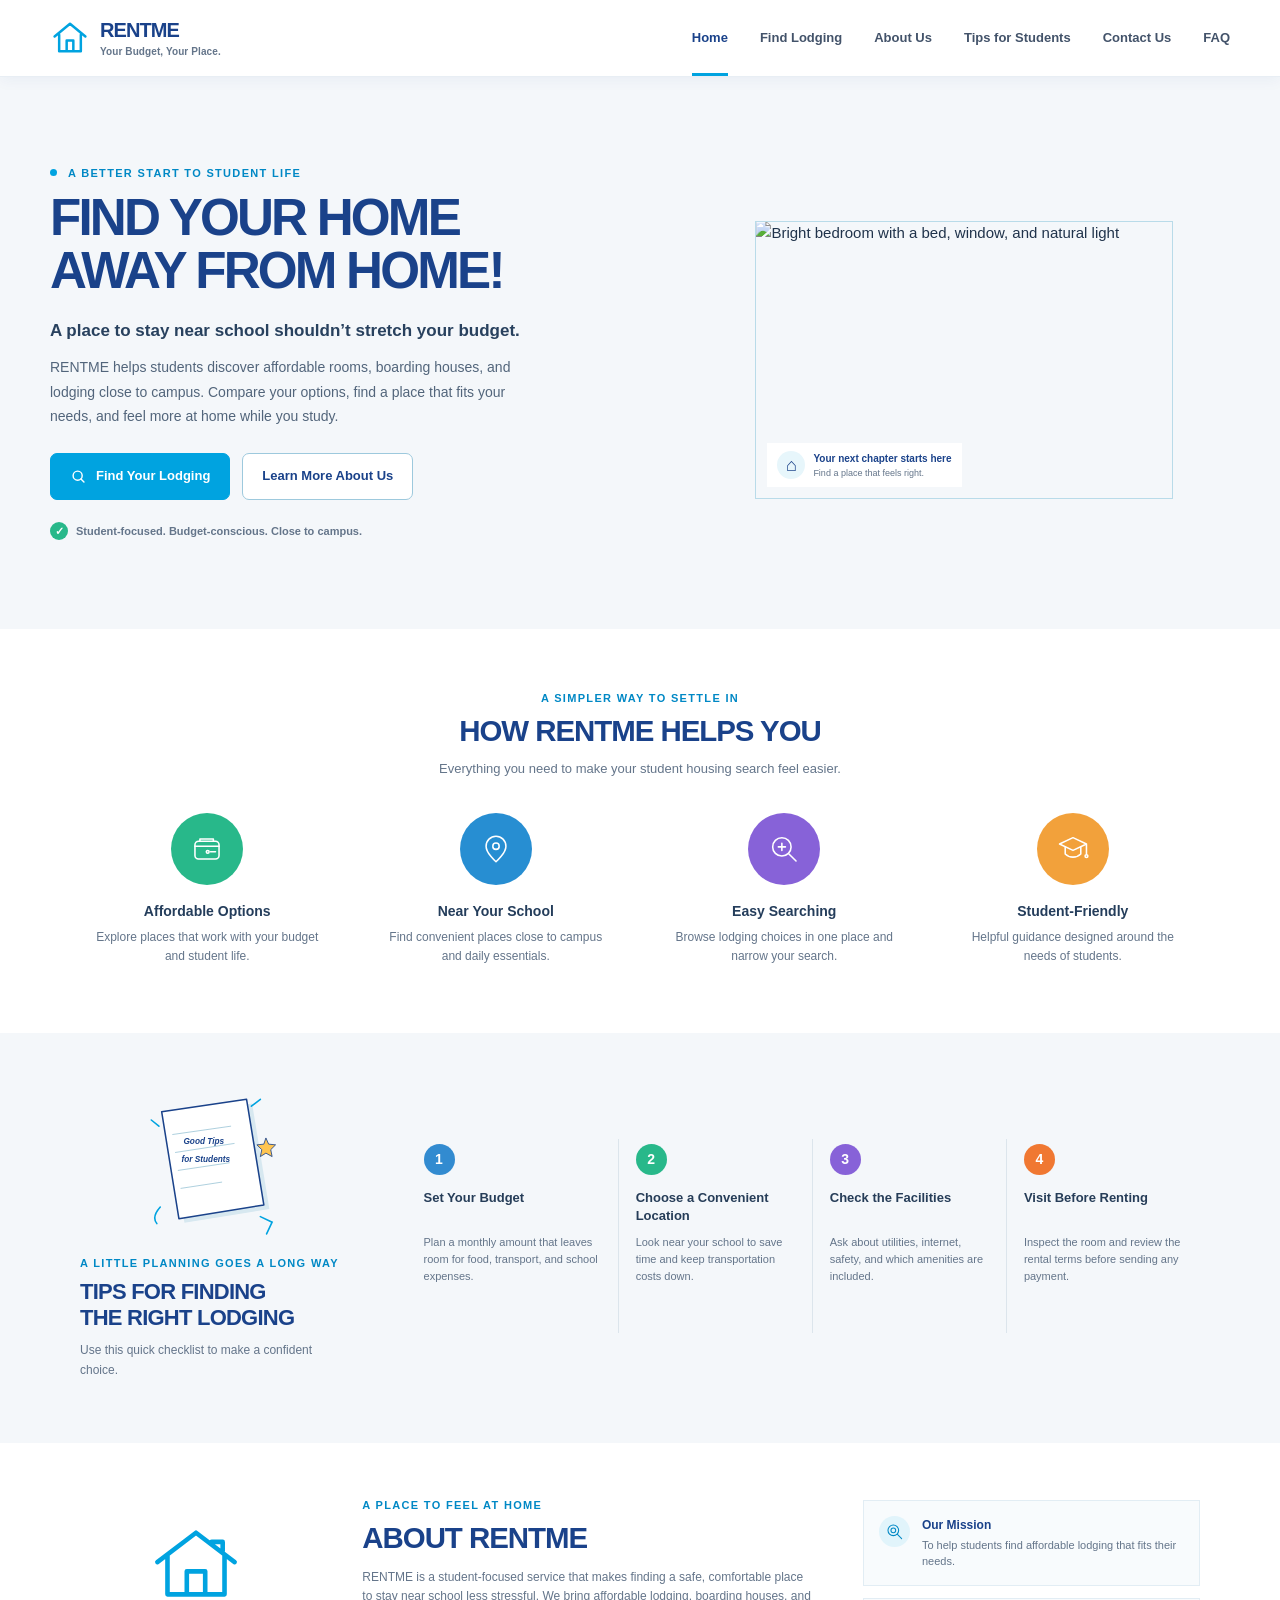
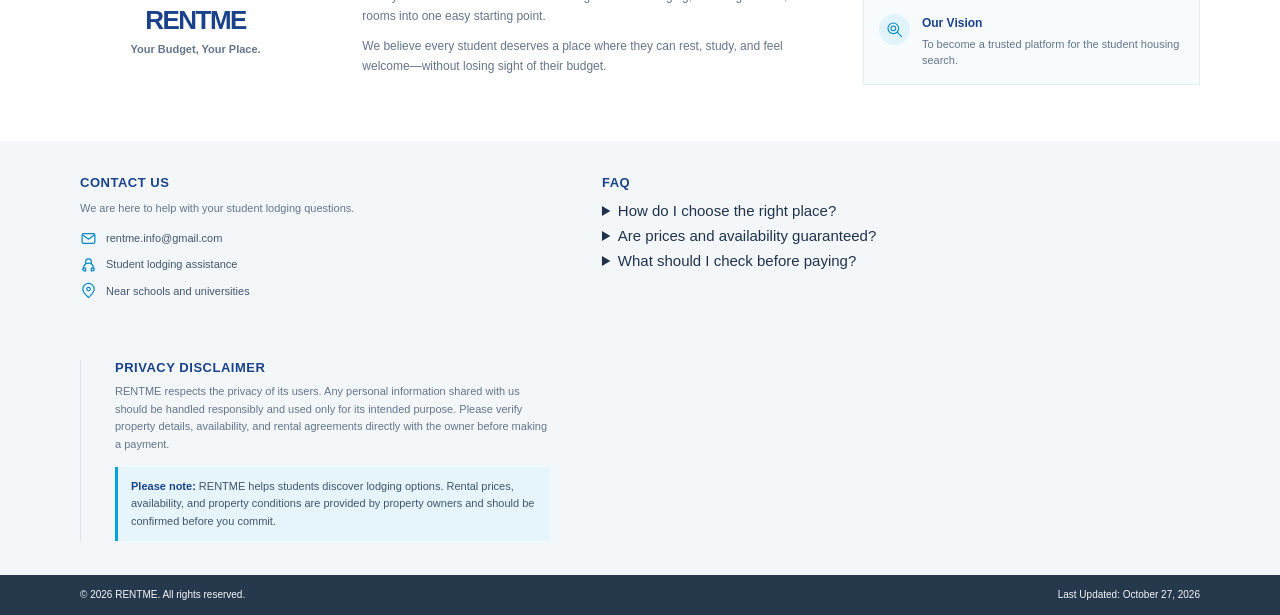
==== index.html @ f26fef1b "Add files via upload" ====
<!DOCTYPE html>
<html lang="en">
<head>
    <meta charset="UTF-8">
    <meta name="viewport" content="width=device-width, initial-scale=1.0">
    <meta name="description" content="Find affordable lodging, boarding houses, and rooms near your school with RENTME.">
    <meta name="theme-color" content="#1A428A">
    <title>RENTME | Your Budget, Your Place.</title>
    <link rel="stylesheet" href="style.css">
</head>
<body>
    <a class="skip-link" href="#main-content">Skip to main content</a>
    <header class="site-header">
        <div class="header-inner">
            <a class="brand" href="#home" aria-label="RENTME — Your Budget, Your Place">
                <svg class="brand-icon" viewBox="0 0 48 48" aria-hidden="true">
                    <path d="M5.5 22.2 24 7l18.5 15.2M11 20v20h26V20M20 40V27h8v13" />
                </svg>
                <span class="brand-wordmark">
                    <strong>RENTME</strong>
                    <small>Your Budget, Your Place.</small>
                </span>
            </a>
            <nav class="primary-nav" aria-label="Main navigation">
                <a class="nav-link is-current" href="#home" aria-current="page">Home</a>
                <a class="nav-link" href="findlodging.html">Find Lodging</a>
                <a class="nav-link" href="#about">About Us</a>
                <a class="nav-link" href="#tips">Tips for Students</a>
                <a class="nav-link" href="#contact">Contact Us</a>
                <a class="nav-link" href="#faq">FAQ</a>
            </nav>
        </div>
    </header>

    <main id="main-content" tabindex="-1">
        <!-- Intro and primary lodging search link -->
        <section class="hero" id="home" aria-labelledby="hero-title">
            <div class="hero-inner">
                <div class="hero-copy">
                    <p class="eyebrow"><span class="eyebrow-dot"></span> A better start to student life</p>
                    <h1 id="hero-title">
                        FIND YOUR HOME<br>
                        AWAY FROM HOME!
                    </h1>
                    <p class="hero-lead">A place to stay near school shouldn’t stretch your budget.</p>
                    <p>RENTME helps students discover affordable rooms, boarding houses, and lodging close to campus. Compare your options, find a place that fits your needs, and feel more at home while you study.</p>
                    <div class="hero-actions">
                        <a class="button button-primary" href="findlodging.html">
                            <svg viewBox="0 0 24 24" aria-hidden="true">
                                <circle cx="10.8" cy="10.8" r="6.4" />
                                <path d="m15.5 15.5 4.2 4.2" />
                            </svg>
                            Find Your Lodging
                        </a>
                        <a class="button button-outline" href="#about">Learn More About Us</a>
                    </div>
                    <div class="hero-trust"><span class="trust-check" aria-hidden="true">✓</span> Student-focused. Budget-conscious. Close to campus.</div>
                </div>
                <div class="hero-visual">
                    <img
                        src="homepage-room.webp"
                        alt="Bright bedroom with a bed, window, and natural light"
                        fetchpriority="high"
                    >
                    <div class="photo-caption">
                        <span class="caption-icon" aria-hidden="true">⌂</span>
                        <span>
                            <strong>Your next chapter starts here</strong>
                            <small>Find a place that feels right.</small>
                        </span>
                    </div>
                </div>
            </div>
        </section>

        <!-- RENTME features and benefits -->
        <section class="features section-band" id="find-lodging" aria-labelledby="features-title">
            <div class="section-container">
                <header class="section-heading">
                    <p class="eyebrow">A simpler way to settle in</p>
                    <h2 id="features-title">HOW RENTME HELPS YOU</h2>
                    <p>Everything you need to make your student housing search feel easier.</p>
                </header>
                <div class="feature-grid">
                    <article class="feature-item">
                        <span class="feature-icon icon-green" aria-hidden="true">
                            <svg viewBox="0 0 48 48">
                                <rect x="7" y="13" width="34" height="25" rx="5" />
                                <path d="M7 20h34M14 13v-3h19v3M29 28h7" />
                                <circle cx="25" cy="28" r="2" />
                            </svg>
                        </span>
                        <h3>Affordable Options</h3>
                        <p>Explore places that work with your budget and student life.</p>
                    </article>
                    <article class="feature-item">
                        <span class="feature-icon icon-blue" aria-hidden="true">
                            <svg viewBox="0 0 48 48">
                                <path d="M38 20c0 10-14 22-14 22S10 30 10 20a14 14 0 1 1 28 0Z" />
                                <circle cx="24" cy="20" r="4.5" />
                            </svg>
                        </span>
                        <h3>Near Your School</h3>
                        <p>Find convenient places close to campus and daily essentials.</p>
                    </article>
                    <article class="feature-item">
                        <span class="feature-icon icon-purple" aria-hidden="true">
                            <svg viewBox="0 0 48 48">
                                <circle cx="21" cy="21" r="13" />
                                <path d="m31 31 10 10M16 21h10M21 16v10" />
                            </svg>
                        </span>
                        <h3>Easy Searching</h3>
                        <p>Browse lodging choices in one place and narrow your search.</p>
                    </article>
                    <article class="feature-item">
                        <span class="feature-icon icon-orange" aria-hidden="true">
                            <svg viewBox="0 0 48 48">
                                <path d="m5 17 19-9 19 9-19 9-19-9Z" />
                                <path d="M13 21v10c6 6 16 6 22 0V21M43 18v13" />
                                <circle cx="43" cy="34" r="2" />
                            </svg>
                        </span>
                        <h3>Student-Friendly</h3>
                        <p>Helpful guidance designed around the needs of students.</p>
                    </article>
                </div>
            </div>
        </section>
        <!-- Student lodging checklist -->
        <section class="tips-section" id="tips" aria-labelledby="tips-title">
            <div class="section-container tips-layout">
                <div class="tips-intro">
                    <div class="notebook-art" aria-hidden="true">
                        <svg viewBox="0 0 210 220">
                            <path class="notebook-shadow" d="m35 36 123-18 25 153-123 20z" />
                            <path class="notebook-paper" d="m27 30 123-18 25 153-123 20z" />
                            <path class="notebook-border" d="m27 30 123-18 25 153-123 20z" />
                            <path class="notebook-lines" d="m43 63 84-12M47 89l85-13M51 115l74-11M55 141l59-9" />
                            <text x="88" y="77" text-anchor="middle">Good Tips</text>
                            <text x="91" y="103" text-anchor="middle">for Students</text>
                            <path class="doodle" d="M25 168c-8 9-10 18-5 24m150-10 17 8-8 17m-156-156L12 42M157 22l13-10" />
                            <path class="doodle-fill" d="m178 68 4 9 10 1-7 7 2 10-9-5-8 5 2-10-7-7 10-1z" />
                        </svg>
                    </div>
                    <p class="eyebrow">A little planning goes a long way</p>
                    <h2 id="tips-title">TIPS FOR FINDING<br>THE RIGHT LODGING</h2>
                    <p>Use this quick checklist to make a confident choice.</p>
                </div>
                <div class="steps-grid">
                    <article class="step-card">
                        <span class="step-number step-blue">1</span>
                        <h3>Set Your Budget</h3>
                        <p>Plan a monthly amount that leaves room for food, transport, and school expenses.</p>
                    </article>
                    <article class="step-card">
                        <span class="step-number step-green">2</span>
                        <h3>Choose a Convenient Location</h3>
                        <p>Look near your school to save time and keep transportation costs down.</p>
                    </article>
                    <article class="step-card">
                        <span class="step-number step-purple">3</span>
                        <h3>Check the Facilities</h3>
                        <p>Ask about utilities, internet, safety, and which amenities are included.</p>
                    </article>
                    <article class="step-card">
                        <span class="step-number step-orange">4</span>
                        <h3>Visit Before Renting</h3>
                        <p>Inspect the room and review the rental terms before sending any payment.</p>
                    </article>
                </div>
            </div>
        </section>

        <!-- About RENTME -->
        <section class="about-section section-band" id="about" aria-labelledby="about-title">
            <div class="section-container about-layout">
                <a class="about-brand" href="#home" aria-label="RENTME home">
                    <svg class="about-house" viewBox="0 0 100 82" aria-hidden="true">
                        <path d="m8 39 42-32 42 32M19 32v42h62V32M40 74V49h20v25M67 17h12v10" />
                    </svg>
                    <strong>RENTME</strong>
                    <span>Your Budget, Your Place.</span>
                </a>
                <div class="about-copy">
                    <p class="eyebrow">A place to feel at home</p>
                    <h2 id="about-title">ABOUT RENTME</h2>
                    <p>RENTME is a student-focused service that makes finding a safe, comfortable place to stay near school less stressful. We bring affordable lodging, boarding houses, and rooms into one easy starting point.</p>
                    <p>We believe every student deserves a place where they can rest, study, and feel welcome—without losing sight of their budget.</p>
                </div>
                <div class="purpose-cards">
                    <article class="purpose-card">
                        <span class="purpose-icon" aria-hidden="true">
                            <svg viewBox="0 0 32 32">
                                <circle cx="14" cy="14" r="9" />
                                <circle cx="14" cy="14" r="4" />
                                <path d="m21 21 7 7" />
                            </svg>
                        </span>
                        <div>
                            <h3>Our Mission</h3>
                            <p>To help students find affordable lodging that fits their needs.</p>
                        </div>
                    </article>
                    <article class="purpose-card">
                        <span class="purpose-icon" aria-hidden="true">
                            <svg viewBox="0 0 32 32">
                                <circle cx="14" cy="14" r="9" />
                                <circle cx="14" cy="14" r="4" />
                                <path d="m21 21 7 7" />
                            </svg>
                        </span>
                        <div>
                            <h3>Our Vision</h3>
                            <p>To become a trusted platform for the student housing search.</p>
                        </div>
                    </article>
                </div>
            </div>
        </section>
    </main>

    <footer class="site-footer" id="contact">
        <div class="section-container footer-content">
            <section class="contact-block" aria-labelledby="contact-title">
                <h2 id="contact-title">CONTACT US</h2>
                <p class="footer-intro">We are here to help with your student lodging questions.</p>
                <a class="contact-line" href="mailto:rentme.info@gmail.com">
                    <svg viewBox="0 0 24 24" aria-hidden="true">
                        <rect x="3" y="5" width="18" height="14" rx="2" />
                        <path d="m4 7 8 6 8-6" />
                    </svg>
                    <span>rentme.info@gmail.com</span>
                </a>
                <p class="contact-line">
                    <svg viewBox="0 0 24 24" aria-hidden="true">
                        <path d="M5 18v-1a7 7 0 0 1 14 0v1M8 11V8a4 4 0 0 1 8 0v3M5 17h3v4H6a2 2 0 0 1-2-2v-1a1 1 0 0 1 1-1Zm14 0h-3v4h2a2 2 0 0 0 2-2v-1a1 1 0 0 0-1-1Z" />
                    </svg>
                    <span>Student lodging assistance</span>
                </p>
                <p class="contact-line">
                    <svg viewBox="0 0 24 24" aria-hidden="true">
                        <path d="M20 10c0 5-8 12-8 12S4 15 4 10a8 8 0 1 1 16 0Z" />
                        <circle cx="12" cy="10" r="2.5" />
                    </svg>
                    <span>Near schools and universities</span>
                </p>
            </section>
            <section class="faq-block" id="faq" aria-labelledby="faq-title">
                <h2 id="faq-title">FAQ</h2>
                <details>
                    <summary>How do I choose the right place?</summary>
                    <p>Compare your budget, location, facilities, and rental terms. Visit the property before making a decision.</p>
                </details>
                <details>
                    <summary>Are prices and availability guaranteed?</summary>
                    <p>No. Confirm current prices, availability, and property details directly with the owner.</p>
                </details>
                <details>
                    <summary>What should I check before paying?</summary>
                    <p>Review the rental agreement, included costs, and property conditions, and verify the owner before sending payment.</p>
                </details>
            </section>
            <section class="privacy-block" aria-labelledby="privacy-title">
                <h2 id="privacy-title">PRIVACY DISCLAIMER</h2>
                <p>RENTME respects the privacy of its users. Any personal information shared with us should be handled responsibly and used only for its intended purpose. Please verify property details, availability, and rental agreements directly with the owner before making a payment.</p>
                <p class="terms-note"><strong>Please note:</strong> RENTME helps students discover lodging options. Rental prices, availability, and property conditions are provided by property owners and should be confirmed before you commit.</p>
            </section>
        </div>
        <div class="footer-bottom">
            <div class="section-container">
                <span>© 2026 RENTME. All rights reserved.</span>
                <span>Last Updated: October 27, 2026</span>
            </div>
        </div>
    </footer>
</body>
</html>
---- style.css ----
/*
 * RENTME student housing landing page
 * Edit the color variables below to update the site-wide palette.
 */
:root {
	/* Brand colors */
	--navy: #1A428A;
	--sky: #00A3E0;
	--sky-dark: #0088c5;

	/* Text and surface colors */
	--ink: #20334b;
	--muted: #64758a;
	--line: #e2eaf1;
	--surface: #ffffff;
	--soft: #F4F7FA;

	/* Feature badge colors */
	--green: #28b88a;
	--purple: #8762d8;
	--orange: #f2a13b;
}

/* Base page styles */
* {
	box-sizing: border-box;
}

html {
	scroll-behavior: smooth;
	scroll-padding-top: 86px;
}

@media (prefers-reduced-motion: reduce) {
	html {
		scroll-behavior: auto;
	}
}

body {
	margin: 0;
	color: var(--ink);
	background: var(--surface);
	font: 15px/1.65 Inter, "Segoe UI", Roboto, Arial, sans-serif;
	-webkit-font-smoothing: antialiased;
}

a {
	color: inherit;
}

a:focus-visible,
button:focus-visible,
input:focus-visible,
select:focus-visible,
summary:focus-visible {
	outline: 3px solid #0074a1;
	outline-offset: 3px;
}

.skip-link {
	position: absolute;
	top: 8px;
	left: 8px;
	z-index: 30;
	padding: 10px 14px;
	transform: translateY(-150%);
	border-radius: 6px;
	color: #fff;
	background: var(--navy);
	font-weight: 700;
	text-decoration: none;
}

.skip-link:focus {
	transform: translateY(0);
}

p {
	color: var(--muted);
}

main {
	width: 100%;
	max-width: none;
	margin: 0;
}

section {
	margin: 0;
	padding: 0;
	border: 0;
	border-radius: 0;
	background: transparent;
	box-shadow: none;
	scroll-margin-top: 86px;
}

section h2 {
	margin: 0;
	color: var(--navy);
	font-size: clamp(1.5rem, 2.3vw, 2rem);
	letter-spacing: -.035em;
	line-height: 1.2;
}

/* Sticky header and navigation */
header.site-header {
	position: sticky;
	top: 0;
	z-index: 20;
	padding: 0;
	color: var(--ink);
	background: rgb(255 255 255 / 96%);
	border-bottom: 1px solid #e8eef4;
	box-shadow: 0 3px 14px rgb(26 66 138 / 5%);
	backdrop-filter: blur(12px);
}

.header-inner {
	width: min(100% - 48px, 1180px);
	min-height: 76px;
	margin: 0 auto;
	display: flex;
	align-items: center;
	justify-content: space-between;
	gap: 28px;
}

.brand {
	display: inline-flex;
	flex: 0 0 auto;
	align-items: center;
	gap: 10px;
	color: var(--navy);
	text-decoration: none;
}

.brand-icon {
	width: 40px;
	height: 40px;
	fill: none;
	stroke: var(--sky);
	stroke-width: 3;
	stroke-linecap: round;
	stroke-linejoin: round;
}

.brand-wordmark {
	display: grid;
	line-height: 1.12;
}

.brand-wordmark strong {
	color: var(--navy);
	font-size: 20px;
	font-weight: 850;
	letter-spacing: -.045em;
}

.brand-wordmark small {
	margin-top: 4px;
	color: var(--muted);
	font-size: 10px;
	font-weight: 600;
	letter-spacing: .01em;
}

.primary-nav {
	display: flex;
	align-items: center;
	justify-content: flex-end;
	gap: clamp(17px, 2.5vw, 34px);
}

.primary-nav .nav-link {
	padding: 27px 0 24px;
	border-bottom: 3px solid transparent;
	color: #43536a;
	background: transparent;
	font-size: 13px;
	font-weight: 600;
	text-decoration: none;
	white-space: nowrap;
	transition: color .18s ease, border-color .18s ease;
}

.primary-nav .nav-link:hover,
.primary-nav .nav-link:focus-visible,
.primary-nav .nav-link.is-current {
	color: var(--navy);
	border-bottom-color: var(--sky);
	background: transparent;
}

.brand:focus-visible,
.button:focus-visible,
.contact-line:focus-visible {
	outline: 3px solid rgb(0 163 224 / 28%);
	outline-offset: 4px;
}

/* Hero: introduction and bedroom photo */
.hero {
	background: var(--soft);
}

.hero-inner {
	width: min(100% - 48px, 1180px);
	min-height: 552px;
	margin: 0 auto;
	display: grid;
	grid-template-columns: 1fr .95fr;
	align-items: center;
	gap: clamp(42px, 7vw, 92px);
	padding: 48px 0;
}

.hero-copy {
	max-width: 520px;
	padding: 12px 0;
}

.eyebrow {
	margin: 0 0 12px;
	color: var(--sky-dark);
	font-size: 11px;
	font-weight: 800;
	letter-spacing: .12em;
	line-height: 1.3;
	text-transform: uppercase;
}

.eyebrow-dot {
	width: 7px;
	height: 7px;
	display: inline-block;
	margin: 0 7px 1px 0;
	border-radius: 50%;
	background: var(--sky);
}

.hero h1 {
	margin: 0 0 20px;
	color: var(--navy);
	font-size: clamp(2.35rem, 4vw, 3.25rem);
	font-weight: 850;
	letter-spacing: -.055em;
	line-height: 1.03;
}

.hero-copy > p:not(.eyebrow) {
	max-width: 500px;
	margin: 0 0 12px;
	color: #52657b;
	font-size: 14px;
	line-height: 1.72;
}

.hero-copy > .hero-lead {
	color: #28415e !important;
	font-size: 17px !important;
	font-weight: 650;
	line-height: 1.5 !important;
}

.hero-actions {
	display: flex;
	flex-wrap: wrap;
	gap: 12px;
	margin-top: 25px;
}

.button {
	min-height: 47px;
	display: inline-flex;
	align-items: center;
	justify-content: center;
	gap: 9px;
	padding: 0 19px;
	border: 1px solid var(--sky);
	border-radius: 7px;
	font-size: 13px;
	font-weight: 700;
	text-decoration: none;
	transition: background .18s ease, border-color .18s ease, transform .18s ease;
}

.button:hover {
	transform: translateY(-2px);
}

.button svg {
	width: 17px;
	height: 17px;
	fill: none;
	stroke: currentColor;
	stroke-width: 2;
	stroke-linecap: round;
}

.button-primary {
	color: #fff;
	background: var(--sky);
}

.button-primary:hover {
	border-color: var(--sky-dark);
	background: var(--sky-dark);
}

.button-outline {
	color: var(--navy);
	border-color: #9dc9dd;
	background: #fff;
}

.button-outline:hover {
	background: #eaf8fd;
}

.hero-trust {
	display: flex;
	align-items: center;
	gap: 8px;
	margin-top: 22px;
	color: var(--muted);
	font-size: 11px;
	font-weight: 600;
}

.trust-check {
	width: 18px;
	height: 18px;
	display: grid;
	place-items: center;
	border-radius: 50%;
	color: #fff;
	background: var(--green);
	font-size: 11px;
}

.hero-visual {
	position: relative;
	width: min(100%, 418px);
	min-width: 0;
	margin: 0 auto;
	padding: 14px 0 0;
}

.hero-visual::before {
	position: absolute;
	z-index: 2;
	inset: 14px 0 0;
	border: 1px solid #b9dbe9;
	content: "";
	pointer-events: none;
}

.hero-visual img {
	position: relative;
	z-index: 1;
	width: 100%;
	max-width: 418px;
	height: auto;
	display: block;
	aspect-ratio: 3 / 2;
	object-fit: cover;
	object-position: center;
}

.photo-caption {
	position: absolute;
	z-index: 2;
	bottom: 12px;
	left: 12px;
	width: fit-content;
	max-width: calc(100% - 24px);
	display: flex;
	align-items: center;
	gap: 8px;
	padding: 8px 10px;
	background: #fff;
}

.caption-icon {
	width: 28px;
	height: 28px;
	display: grid;
	place-items: center;
	border-radius: 50%;
	color: var(--navy);
	background: #e7f6fb;
	font-size: 18px;
}

.photo-caption span:last-child {
	display: grid;
	line-height: 1.35;
}

.photo-caption strong {
	color: var(--navy);
	font-size: 10px;
}

.photo-caption small {
	margin-top: 2px;
	color: var(--muted);
	font-size: 9px;
}

/* Features: four reasons RENTME helps */
.section-container {
	width: min(100% - 48px, 1120px);
	margin: 0 auto;
}

.section-band {
	background: var(--surface);
}

.features {
	padding: 62px 0 68px;
}

.section-heading {
	max-width: 680px;
	margin: 0 auto 34px;
	text-align: center;
}

header.section-heading {
	padding: 0;
	color: inherit;
	text-align: center;
	background: transparent;
}

.section-heading .eyebrow {
	margin-bottom: 8px;
}

.section-heading h2 {
	margin-bottom: 9px;
}

.section-heading > p:last-child {
	margin: 0;
	font-size: 13px;
}

.feature-grid {
	display: grid;
	grid-template-columns: repeat(4, minmax(0, 1fr));
	gap: 34px;
}

.feature-item {
	text-align: center;
}

.feature-icon {
	width: 72px;
	height: 72px;
	display: grid;
	place-items: center;
	margin: 0 auto 15px;
	border-radius: 50%;
}

.feature-icon svg {
	width: 34px;
	height: 34px;
	fill: none;
	stroke: #fff;
	stroke-width: 2.2;
	stroke-linecap: round;
	stroke-linejoin: round;
}

.icon-green {
	background: var(--green);
}

.icon-blue {
	background: #278ed2;
}

.icon-purple {
	background: var(--purple);
}

.icon-orange {
	background: var(--orange);
}

.feature-item h3 {
	margin: 0 0 5px;
	color: #243d5b;
	font-size: 14px;
}

.feature-item p {
	max-width: 230px;
	margin: 0 auto;
	font-size: 12px;
	line-height: 1.55;
}

/* Lodging search and results page */
.lodging-page {
	min-height: calc(100vh - 116px);
	padding: 42px 0 58px;
	background: #f7f9fc;
}

.lodging-heading {
	margin-bottom: 24px;
	text-align: center;
}

.lodging-heading .eyebrow {
	margin-bottom: 6px;
}

.lodging-heading h1 {
	margin: 0 0 7px;
	color: var(--navy);
	font-size: clamp(1.8rem, 3vw, 2.4rem);
	letter-spacing: -.04em;
	line-height: 1.2;
}

.lodging-heading > p:last-child {
	margin: 0;
	font-size: 13px;
}

.lodging-search {
	display: grid;
	grid-template-columns: 1.35fr 1fr 1fr auto;
	align-items: end;
	gap: 12px;
	margin-bottom: 25px;
	padding: 16px;
	border: 1px solid var(--line);
	border-radius: 12px;
	background: #fff;
	box-shadow: 0 8px 24px rgb(26 66 138 / 5%);
}

.search-field {
	display: grid;
	gap: 5px;
	color: #41556d;
	font-size: 11px;
	font-weight: 700;
}

.search-field select,
.search-field input {
	width: 100%;
	min-height: 43px;
	padding: 0 11px;
	border: 1px solid #d5e0e9;
	border-radius: 7px;
	color: var(--ink);
	background: #fff;
	font: inherit;
}

.search-field select:focus,
.search-field input:focus {
	border-color: var(--sky);
	outline: 3px solid rgb(0 163 224 / 15%);
}

.search-submit {
	min-height: 43px;
	cursor: pointer;
}

.lodging-layout {
	display: grid;
	grid-template-columns: 225px minmax(0, 1fr);
	align-items: start;
	gap: 20px;
}

.lodging-filters {
	padding: 18px;
	border: 1px solid var(--line);
	border-radius: 11px;
	background: #fff;
}

.lodging-filters h2 {
	margin: 0 0 12px;
	color: var(--navy);
	font-size: 17px;
}

.lodging-filters fieldset {
	display: grid;
	gap: 8px;
	margin: 0;
	padding: 12px 0;
	border: 0;
	border-top: 1px solid #edf1f5;
}

.lodging-filters legend {
	padding: 0;
	color: #334860;
	font-size: 12px;
	font-weight: 750;
}

.lodging-filters label {
	display: flex;
	align-items: center;
	gap: 8px;
	color: #52657b;
	font-size: 11px;
	line-height: 1.4;
	cursor: pointer;
}

.lodging-filters input {
	width: 14px;
	height: 14px;
	margin: 0;
	accent-color: var(--sky-dark);
}

.clear-filters {
	padding: 0;
	border: 0;
	color: var(--sky-dark);
	background: transparent;
	font: inherit;
	font-size: 11px;
	font-weight: 700;
	cursor: pointer;
}

.clear-filters:hover {
	text-decoration: underline;
}

.lodging-results {
	min-width: 0;
}

.results-count {
	margin: 0 0 10px;
	color: #52657b;
	font-size: 12px;
	font-weight: 650;
}

.lodging-card {
	display: grid;
	grid-template-columns: 190px minmax(0, 1fr);
	gap: 17px;
	margin-bottom: 12px;
	padding: 12px;
	border: 1px solid var(--line);
	border-radius: 11px;
	background: #fff;
	box-shadow: 0 4px 14px rgb(26 66 138 / 4%);
}

.lodging-card[hidden] {
	display: none;
}

.lodging-card > img {
	width: 100%;
	height: 142px;
	display: block;
	border-radius: 7px;
	object-fit: cover;
}

.lodging-card-copy {
	min-width: 0;
	display: flex;
	flex-direction: column;
	justify-content: space-between;
}

.lodging-card-title {
	display: flex;
	align-items: flex-start;
	justify-content: space-between;
	gap: 12px;
}

.lodging-card-title h2 {
	margin: 1px 0 3px;
	color: #263d58;
	font-size: 16px;
}

.listing-location {
	margin: 0 0 3px;
	color: #586b80;
	font-size: 11px;
}

.listing-location span {
	color: var(--sky-dark);
	font-size: 15px;
}

.listing-rating {
	margin: 0;
	color: #efa82b;
	font-size: 12px;
	letter-spacing: .04em;
}

.listing-rating span {
	color: #617185;
	font-size: 10px;
	letter-spacing: 0;
}

.listing-price {
	margin: 3px 0 0;
	color: var(--navy);
	font-size: 15px;
	font-weight: 800;
	white-space: nowrap;
}

.listing-price span {
	color: #728196;
	font-size: 10px;
	font-weight: 500;
}

.listing-actions {
	display: flex;
	align-items: center;
	justify-content: flex-end;
	flex-wrap: wrap;
	gap: 8px;
	margin-top: 10px;
}

.reserve-room-button,
.listing-details-button {
	width: fit-content;
	display: inline-block;
	padding: 7px 13px;
	border: 0;
	border-radius: 6px;
	color: #fff;
	background: var(--navy);
	font-family: inherit;
	font-size: 10px;
	font-weight: 700;
	cursor: pointer;
}

.reserve-room-button {
	border: 1px solid var(--sky);
	color: #fff;
	background: var(--sky);
	font-family: inherit;
	font-size: 10px;
	font-weight: 700;
}

.reserve-room-button:hover {
	border-color: var(--sky-dark);
	background: var(--sky-dark);
}

.listing-details-button:hover {
	background: #14366f;
}

.reserve-room-button:focus-visible,
.listing-details-button:focus-visible,
.map-dialog-close:focus-visible,
.map-dialog-actions a:focus-visible {
	outline: 3px solid rgb(0 163 224 / 30%);
	outline-offset: 3px;
}

.map-dialog {
	width: min(660px, calc(100% - 32px));
	max-width: none;
	padding: 0;
	border: 0;
	border-radius: 12px;
	color: var(--ink);
	background: #fff;
	box-shadow: 0 20px 70px rgb(17 34 51 / 30%);
}

.map-dialog::backdrop {
	background: rgb(18 31 48 / 62%);
	backdrop-filter: blur(2px);
}

.map-dialog-content {
	padding: 22px;
}

.map-dialog-header {
	display: flex;
	align-items: flex-start;
	justify-content: space-between;
	gap: 16px;
}

.map-dialog-header .eyebrow {
	margin-bottom: 5px;
}

.map-dialog-header h2 {
	margin: 0;
	color: var(--navy);
	font-size: 20px;
	line-height: 1.25;
}

.map-dialog-close {
	width: 34px;
	height: 34px;
	display: grid;
	flex: 0 0 34px;
	place-items: center;
	padding: 0;
	border: 1px solid #dfe7ef;
	border-radius: 50%;
	color: #44576c;
	background: #fff;
	font-size: 23px;
	line-height: 1;
	cursor: pointer;
}

.map-dialog-close:hover {
	background: #f0f5f8;
}

.map-location-description {
	margin: 8px 0 13px;
	color: #617185;
	font-size: 12px;
}

.map-dialog iframe {
	width: 100%;
	height: min(52vh, 380px);
	display: block;
	border: 1px solid #dfe7ef;
	border-radius: 8px;
	background: #f1f5f8;
}

.map-dialog-actions {
	display: flex;
	align-items: center;
	justify-content: space-between;
	gap: 14px;
	padding-top: 14px;
	border-top: 1px solid #e8eef3;
	margin-top: 14px;
}

.map-dialog-actions a {
	font-size: 12px;
	color: var(--sky-dark);
	font-weight: 700;
}

.map-dialog-actions a:last-child {
	padding: 9px 13px;
	border-radius: 6px;
	color: #fff;
	background: var(--navy);
	text-decoration: none;
}

.map-dialog-actions a:last-child:hover {
	background: #14366f;
}

.reservation-listing {
	margin: 12px 0 4px;
	color: var(--navy);
	font-size: 13px;
	font-weight: 750;
}

.reservation-disclaimer {
	margin: 0 0 15px;
	color: #617185;
	font-size: 11px;
	line-height: 1.5;
}

.reservation-form {
	display: grid;
	gap: 12px;
}

.reservation-field {
	display: grid;
	gap: 5px;
	color: #41556d;
	font-size: 11px;
	font-weight: 700;
}

.reservation-field input {
	width: 100%;
	min-height: 40px;
	padding: 0 10px;
	border: 1px solid #d5e0e9;
	border-radius: 6px;
	color: var(--ink);
	background: #fff;
	font: inherit;
	font-weight: 400;
}

.reservation-field input:focus {
	border-color: var(--sky);
	outline: 3px solid rgb(0 163 224 / 15%);
}

.reservation-dates {
	display: grid;
	grid-template-columns: 1fr 1fr;
	gap: 12px;
}

.reserve-submit {
	min-height: 42px;
	padding: 0 16px;
	border: 1px solid var(--navy);
	border-radius: 6px;
	color: #fff;
	background: var(--navy);
	font: inherit;
	font-size: 12px;
	font-weight: 700;
	cursor: pointer;
}

.reserve-submit:hover {
	background: #14366f;
}

.reserve-submit:focus-visible,
.reservation-email-link:focus-visible {
	outline: 3px solid rgb(0 163 224 / 30%);
	outline-offset: 3px;
}

.reservation-status {
	margin: 12px 0 0;
	color: #315a46;
	font-size: 12px;
}

.reservation-email-link {
	display: inline-block;
	margin-top: 9px;
	color: var(--sky-dark);
	font-size: 12px;
	font-weight: 700;
}

.no-results {
	margin: 0;
	padding: 28px 18px;
	border: 1px dashed #cbd9e5;
	border-radius: 9px;
	color: #586b80;
	background: #fff;
	font-size: 13px;
	text-align: center;
}

.lodging-footer {
	padding: 14px 0;
	color: #f5f8fc;
	background: #26384b;
	font-size: 10px;
}

.lodging-footer .section-container {
	display: flex;
	justify-content: space-between;
	gap: 16px;
}

.lodging-footer a {
	color: #fff;
}

.standalone-heading {
	margin-bottom: 32px;
	text-align: center;
}

.standalone-heading .eyebrow {
	margin-bottom: 7px;
}

.standalone-heading h1,
.faq-intro h1 {
	margin: 0 0 9px;
	color: var(--navy);
	font-size: clamp(1.8rem, 3vw, 2.4rem);
	letter-spacing: -.04em;
	line-height: 1.2;
}

.standalone-heading > p:last-child,
.faq-intro > p {
	margin: 0;
	font-size: 13px;
}

.about-copy h1 {
	margin: 0 0 12px;
	color: var(--navy);
	font-size: clamp(1.5rem, 2.3vw, 2rem);
	letter-spacing: -.035em;
	line-height: 1.2;
}

.purpose-card h3 {
	margin: 0 0 3px;
	color: var(--navy);
	font-size: 12px;
}

.tips-intro h1 {
	max-width: 300px;
	margin: 0 0 10px;
	color: var(--navy);
	font-size: 22px;
	letter-spacing: -.035em;
	line-height: 1.2;
}

.contact-page,
.faq-page {
	min-height: calc(100vh - 116px);
	padding: 52px 0 60px;
	background: #f7f9fc;
}

.contact-page-layout {
	display: grid;
	grid-template-columns: 1fr 1fr;
	gap: 34px;
	padding: 26px;
	border: 1px solid var(--line);
	border-radius: 12px;
	background: #fff;
	box-shadow: 0 8px 24px rgb(26 66 138 / 5%);
}

.contact-panel h2,
.contact-privacy h2 {
	margin: 0 0 8px;
	color: var(--navy);
	font-size: 15px;
	letter-spacing: .03em;
}

.contact-panel .footer-intro {
	margin: 0 0 16px;
	font-size: 12px;
}

.contact-panel .contact-line {
	margin: 13px 0;
	font-size: 12px;
}

.contact-symbol {
	width: 17px;
	flex: 0 0 17px;
	color: var(--sky-dark);
	font-size: 17px;
	text-align: center;
}

.contact-privacy {
	padding-left: 26px;
}

.contact-privacy > p {
	font-size: 12px;
	line-height: 1.65;
}

.faq-page-layout {
	display: grid;
	grid-template-columns: .75fr 1.4fr;
	align-items: center;
	gap: clamp(35px, 7vw, 90px);
}

.faq-intro {
	max-width: 330px;
}

.faq-intro h1 {
	margin-bottom: 12px;
}

.faq-intro > a {
	display: inline-block;
	margin-top: 17px;
	color: var(--sky-dark);
	font-size: 12px;
	font-weight: 700;
}

.faq-list {
	display: grid;
	gap: 10px;
}

.faq-list details {
	padding: 0 16px;
	border: 1px solid #dfe8ef;
	border-radius: 8px;
	background: #fff;
}

.faq-list summary {
	display: flex;
	align-items: center;
	justify-content: space-between;
	gap: 15px;
	padding: 14px 0;
	color: #2f435b;
	font-size: 13px;
	font-weight: 700;
	list-style: none;
	cursor: pointer;
}

.faq-list summary::-webkit-details-marker {
	display: none;
}

.faq-list summary::after {
	color: var(--sky-dark);
	content: "+";
	font-size: 20px;
	line-height: 1;
}

.faq-list details[open] summary::after {
	content: "−";
}

.faq-list details > p {
	margin: 0;
	padding: 0 0 14px;
	color: var(--muted);
	font-size: 12px;
}

.login-page {
	min-height: calc(100vh - 116px);
	display: grid;
	place-items: center;
	padding: 44px 20px;
	background:
		radial-gradient(ellipse at 10% 85%, rgb(0 163 224 / 9%), transparent 35%),
		linear-gradient(135deg, #edf4f8, #f8fafc);
}

.login-card {
	width: min(100%, 430px);
	padding: 34px clamp(22px, 6vw, 42px);
	border: 1px solid #dfe8ef;
	border-radius: 12px;
	background: #fff;
	box-shadow: 0 18px 48px rgb(26 66 138 / 10%);
	text-align: center;
}

.login-house {
	width: 64px;
	height: 56px;
	display: block;
	margin: 0 auto 12px;
	color: var(--navy);
}

.login-house svg {
	width: 100%;
	height: 100%;
	fill: none;
	stroke: var(--sky-dark);
	stroke-width: 4;
	stroke-linecap: round;
	stroke-linejoin: round;
}

.login-card h1 {
	margin: 0 0 5px;
	color: var(--navy);
	font-size: 27px;
	letter-spacing: -.04em;
	line-height: 1.2;
}

.login-subtitle {
	margin: 0 0 23px;
	color: #5e7084;
	font-size: 13px;
}

.login-demo-note {
	margin: -10px 0 17px;
	padding: 9px 11px;
	border-left: 3px solid var(--sky);
	color: #52657b;
	background: #eef8fc;
	font-size: 10px;
	line-height: 1.5;
	text-align: left;
}

.auth-tabs,
.account-type-select {
	display: grid;
	grid-template-columns: 1fr 1fr;
	gap: 5px;
	margin: 0 0 17px;
	padding: 4px;
	border-radius: 8px;
	background: #edf2f6;
}

.account-type-select {
	margin-bottom: 10px;
}

.auth-tab {
	min-height: 36px;
	border: 0;
	border-radius: 6px;
	color: #52657b;
	background: transparent;
	font: inherit;
	font-size: 12px;
	font-weight: 700;
	cursor: pointer;
}

.auth-tab.is-active {
	color: var(--navy);
	background: #fff;
	box-shadow: 0 1px 5px rgb(26 66 138 / 12%);
}

.auth-tab:focus-visible {
	outline: 3px solid rgb(0 163 224 / 30%);
	outline-offset: 2px;
}

.login-form {
	text-align: left;
}

.login-form[hidden] {
	display: none;
}

.login-field {
	display: grid;
	gap: 6px;
	margin: 13px 0;
	color: #354b63;
	font-size: 12px;
	font-weight: 700;
}

.login-field input {
	width: 100%;
	min-height: 45px;
	padding: 0 12px;
	border: 1px solid #cfdbe6;
	border-radius: 7px;
	color: var(--ink);
	background: #fff;
	font: inherit;
	font-size: 13px;
	font-weight: 400;
}

.login-field input:focus {
	border-color: var(--sky);
	outline: 3px solid rgb(0 163 224 / 15%);
}

.login-options {
	display: flex;
	align-items: center;
	justify-content: space-between;
	gap: 12px;
	margin: 14px 0 18px;
	color: #53677d;
	font-size: 11px;
}

.login-options label {
	display: inline-flex;
	align-items: center;
	gap: 6px;
	cursor: pointer;
}

.login-options input {
	margin: 0;
	accent-color: var(--navy);
}

.login-options a,
.login-help a {
	color: var(--navy);
	font-weight: 700;
}

.login-submit {
	width: 100%;
	min-height: 46px;
	border: 1px solid var(--navy);
	border-radius: 7px;
	color: #fff;
	background: var(--navy);
	font: inherit;
	font-size: 14px;
	font-weight: 750;
	cursor: pointer;
}

.login-submit:hover {
	background: #14366f;
}

.login-submit:focus-visible,
.login-house:focus-visible {
	outline: 3px solid rgb(0 163 224 / 30%);
	outline-offset: 3px;
}

.login-status {
	margin: 12px 0 0;
	color: #64758a;
	font-size: 11px;
	line-height: 1.5;
	text-align: center;
}

.login-help {
	margin: 20px 0 0;
	padding-top: 16px;
	border-top: 1px solid #e8eef3;
	color: #586b80;
	font-size: 11px;
}

/* Tips: checklist artwork and four-step process */
.tips-section {
	padding: 58px 0 62px;
	background: var(--soft);
}

.tips-layout {
	display: grid;
	grid-template-columns: .72fr 2fr;
	align-items: center;
	gap: clamp(30px, 5vw, 70px);
}

.tips-intro {
	max-width: 270px;
}

.tips-intro .notebook-art {
	width: 145px;
	margin: 0 auto 13px;
}

.notebook-art svg {
	width: 100%;
	display: block;
	overflow: visible;
}

.notebook-shadow {
	fill: #d7e8f0;
}

.notebook-paper {
	fill: #fff;
}

.notebook-border {
	fill: none;
	stroke: var(--navy);
	stroke-width: 2.2;
	stroke-linejoin: round;
}

.notebook-lines {
	fill: none;
	stroke: #9ec7d8;
	stroke-width: 1.2;
	stroke-linecap: round;
}

.notebook-art text {
	fill: var(--navy);
	font: italic 800 12px Inter, "Segoe UI", sans-serif;
}

.doodle {
	fill: none;
	stroke: var(--sky);
	stroke-width: 2.3;
	stroke-linecap: round;
}

.doodle-fill {
	fill: #ffc551;
	stroke: var(--navy);
	stroke-width: 1.2;
	stroke-linejoin: round;
}

.tips-intro .eyebrow {
	margin-bottom: 8px;
}

.tips-intro h2 {
	max-width: 300px;
	margin-bottom: 10px;
	font-size: 22px;
}

.tips-intro > p:last-child {
	margin: 0;
	font-size: 12px;
}

.steps-grid {
	display: grid;
	grid-template-columns: repeat(4, minmax(0, 1fr));
}

.step-card {
	position: relative;
	min-height: 194px;
	padding: 5px 17px 0;
	border-left: 1px solid #dce5ec;
}

.step-card:first-child {
	padding-left: 0;
	border-left: 0;
}

.step-number {
	width: 31px;
	height: 31px;
	display: grid;
	place-items: center;
	margin-bottom: 14px;
	border-radius: 50%;
	color: #fff;
	font-size: 14px;
	font-weight: 800;
}

.step-blue {
	background: #328bd0;
}

.step-green {
	background: var(--green);
}

.step-purple {
	background: var(--purple);
}

.step-orange {
	background: #f07832;
}

.step-card h3 {
	min-height: 37px;
	margin: 0 0 8px;
	color: #263d58;
	font-size: 13px;
	line-height: 1.4;
}

.step-card p {
	margin: 0;
	font-size: 11px;
	line-height: 1.55;
}

/* About RENTME: description, mission, and vision */
.about-section {
	padding: 55px 0;
}

.about-layout {
	display: grid;
	grid-template-columns: .72fr 1.4fr 1.05fr;
	align-items: center;
	gap: clamp(28px, 4vw, 54px);
}

.about-brand {
	display: flex;
	flex-direction: column;
	align-items: center;
	justify-self: center;
	color: var(--navy);
	text-decoration: none;
}

.about-house {
	width: 92px;
	height: 76px;
	margin-bottom: 4px;
	fill: none;
	stroke: var(--sky);
	stroke-width: 5;
	stroke-linecap: round;
	stroke-linejoin: round;
}

.about-brand strong {
	font-size: 26px;
	font-weight: 850;
	letter-spacing: -.06em;
	line-height: 1.1;
}

.about-brand span {
	margin-top: 5px;
	color: var(--muted);
	font-size: 11px;
	font-weight: 600;
}

.about-copy .eyebrow {
	margin-bottom: 8px;
}

.about-copy h2 {
	margin-bottom: 12px;
}

.about-copy p:not(.eyebrow) {
	margin: 0 0 10px;
	font-size: 12px;
	line-height: 1.65;
}

.purpose-cards {
	display: grid;
	gap: 12px;
}

.purpose-card {
	display: flex;
	align-items: flex-start;
	gap: 12px;
	padding: 15px;
	border: 1px solid #e2edf4;
	background: #f8fbfd;
}

.purpose-icon {
	width: 31px;
	height: 31px;
	flex: 0 0 31px;
	display: grid;
	place-items: center;
	border-radius: 50%;
	color: var(--sky-dark);
	background: #e1f4fb;
}

.purpose-icon svg {
	width: 19px;
	height: 19px;
	fill: none;
	stroke: currentColor;
	stroke-width: 1.8;
	stroke-linecap: round;
	stroke-linejoin: round;
}

.purpose-card h3 {
	margin: 0 0 3px;
	color: var(--navy);
	font-size: 12px;
}

.purpose-card p {
	margin: 0;
	font-size: 11px;
	line-height: 1.45;
}

/* Contact details and legal information */
.site-footer {
	margin: 0;
	padding: 0;
	color: var(--ink);
	background: var(--soft);
}

.footer-content {
	display: grid;
	grid-template-columns: .88fr 1.12fr;
	gap: 52px;
	padding-top: 34px;
	padding-bottom: 34px;
}

.footer-content section {
	min-width: 0;
}

.footer-content h2 {
	margin: 0 0 8px;
	color: var(--navy);
	font-size: 13px;
	letter-spacing: .04em;
}

.footer-intro {
	margin: 0 0 12px;
	font-size: 11px;
}

.contact-line {
	width: fit-content;
	display: flex;
	align-items: center;
	gap: 9px;
	margin: 8px 0;
	color: #42566c;
	font-size: 11px;
	text-decoration: none;
}

.contact-line svg {
	width: 17px;
	height: 17px;
	flex: 0 0 17px;
	fill: none;
	stroke: var(--sky-dark);
	stroke-width: 1.7;
	stroke-linecap: round;
	stroke-linejoin: round;
}

a.contact-line:hover {
	color: var(--sky-dark);
	text-decoration: underline;
}

.privacy-block {
	padding-left: 34px;
	border-left: 1px solid #d8e2eb;
}

.privacy-block > p {
	margin: 0;
	font-size: 11px;
	line-height: 1.6;
}

.terms-note {
	margin-top: 13px !important;
	padding: 11px 13px;
	border-left: 3px solid var(--sky);
	color: #42566c;
	background: #e5f5fb;
}

.terms-note strong {
	color: var(--navy);
}

.footer-bottom {
	color: #f5f8fc;
	background: #26384b;
}

.footer-bottom .section-container {
	min-height: 40px;
	display: flex;
	align-items: center;
	justify-content: space-between;
	gap: 16px;
	font-size: 10px;
}

/* Tablet layout adjustments */
@media (max-width: 900px) {
	.header-inner {
		width: min(100% - 32px, 1180px);
		min-height: 72px;
		gap: 20px;
	}

	.primary-nav {
		gap: clamp(12px, 2vw, 20px);
	}

	.primary-nav .nav-link {
		font-size: 12px;
	}

	.hero-inner {
		width: min(100% - 40px, 1180px);
		min-height: 500px;
		gap: 35px;
	}

	.section-container {
		width: min(100% - 40px, 1120px);
	}

	.lodging-layout {
		grid-template-columns: 190px minmax(0, 1fr);
		gap: 14px;
	}

	.lodging-card {
		grid-template-columns: 150px minmax(0, 1fr);
		gap: 12px;
	}

	.lodging-card > img {
		height: 130px;
	}

	.tips-layout {
		grid-template-columns: .65fr 2fr;
 		gap: 30px;
	}

	.steps-grid {
		grid-template-columns: repeat(2, minmax(0, 1fr));
		row-gap: 22px;
	}

	.step-card:nth-child(3) {
		padding-left: 0;
		border-left: 0;
	}

	.step-card {
		min-height: 160px;
	}

	.about-layout {
		grid-template-columns: .65fr 1.3fr 1fr;
		gap: 24px;
	}
}

/* Mobile and narrow-screen layout adjustments */
@media (max-width: 680px) {
	.header-inner {
		width: calc(100% - 32px);
		min-height: 0;
		flex-wrap: wrap;
		gap: 0;
		padding: 10px 0 0;
	}

	.brand {
		padding-bottom: 9px;
	}

	.brand-icon {
		width: 34px;
		height: 34px;
	}

	.brand-wordmark strong {
		font-size: 18px;
	}

	.brand-wordmark small {
		font-size: 9px;
	}

	.primary-nav {
		width: 100%;
		display: grid;
		grid-template-columns: repeat(2, minmax(0, 1fr));
		gap: 4px 8px;
	}

	.primary-nav .nav-link {
		min-height: 44px;
		display: flex;
		align-items: center;
		justify-content: center;
		padding: 8px;
		border: 1px solid transparent;
		border-radius: 6px;
		background: var(--soft);
		font-size: 12px;
		line-height: 1.35;
		text-align: center;
		white-space: normal;
	}

	.primary-nav .nav-link:hover,
	.primary-nav .nav-link:focus-visible,
	.primary-nav .nav-link.is-current {
		border-color: #b6ddec;
		background: #eaf6fb;
	}

	.primary-nav .nav-link:focus-visible {
		outline: 3px solid #0074a1;
		outline-offset: 2px;
	}

	header.site-header {
		position: static;
	}

	html {
		scroll-padding-top: 12px;
	}

	section {
		scroll-margin-top: 12px;
	}

	.hero-inner {
		width: calc(100% - 36px);
		min-height: 0;
		grid-template-columns: 1fr;
		gap: 27px;
		padding: 40px 0 33px;
	}

	.hero-copy {
		max-width: 570px;
		padding: 0;
	}

	.hero h1 {
		font-size: clamp(2.5rem, 10vw, 3.5rem);
	}

	.hero-visual {
		width: min(100%, 418px);
		margin: 0 auto;
	}

	.features {
		padding: 48px 0;
	}

	.section-container {
		width: calc(100% - 36px);
	}

	.lodging-page {
		padding: 34px 0 42px;
	}

	.lodging-search {
		grid-template-columns: 1fr 1fr;
		padding: 13px;
	}

	.lodging-search .search-field:first-child {
		grid-column: 1 / -1;
	}

	.search-submit {
		grid-column: 1 / -1;
	}

	.lodging-layout {
		grid-template-columns: 1fr;
	}

	.lodging-filters {
		display: grid;
		grid-template-columns: repeat(3, minmax(0, 1fr));
		gap: 0 14px;
		padding: 14px;
	}

	.lodging-filters h2,
	.clear-filters {
		grid-column: 1 / -1;
	}

	.lodging-filters fieldset {
		align-content: start;
	}

	.contact-page,
	.faq-page {
		padding: 40px 0;
	}

	.contact-page-layout,
	.faq-page-layout {
		grid-template-columns: 1fr;
		gap: 25px;
	}

	.contact-page-layout {
		padding: 20px;
	}

	.contact-privacy {
		padding: 20px 0 0;
		border-top: 1px solid #d8e2eb;
		border-left: 0;
	}

	.faq-intro {
		max-width: 560px;
		margin: 0 auto;
		text-align: center;
	}

	.section-heading {
		margin-bottom: 28px;
	}

	.feature-grid {
		grid-template-columns: repeat(2, minmax(0, 1fr));
		gap: 30px 18px;
	}

	.tips-section {
		padding: 45px 0;
	}

	.tips-layout {
		grid-template-columns: 1fr;
		gap: 28px;
	}

	.tips-intro {
		max-width: none;
		text-align: center;
	}

	.tips-intro .notebook-art {
		width: 122px;
	}

	.tips-intro h2 {
		margin-right: auto;
		margin-left: auto;
	}

	.tips-intro > p:last-child {
		max-width: 330px;
		margin-right: auto;
		margin-left: auto;
	}

	.steps-grid {
		gap: 20px 0;
	}

	.step-card {
		padding-right: 14px;
		padding-left: 14px;
	}

	.step-card:nth-child(odd) {
		padding-left: 0;
		border-left: 0;
	}

	.step-card:nth-child(even) {
		border-left: 1px solid #dce5ec;
	}

	.about-section {
		padding: 44px 0;
	}

	.about-layout {
		grid-template-columns: 1fr;
		gap: 27px;
	}

	.about-brand {
		justify-self: center;
	}

	.about-copy {
		max-width: 560px;
		margin: auto;
	}

	.purpose-cards {
		grid-template-columns: 1fr 1fr;
	}

	.footer-content {
		grid-template-columns: 1fr;
		gap: 25px;
		padding-top: 28px;
		padding-bottom: 28px;
	}

	.privacy-block {
		padding: 20px 0 0;
		border-top: 1px solid #d8e2eb;
		border-left: 0;
	}
}

/* Small phones */
@media (max-width: 420px) {
	.header-inner {
		width: calc(100% - 24px);
	}

	.primary-nav .nav-link {
		font-size: 12px;
	}

	.hero-inner,
	.section-container {
		width: calc(100% - 30px);
	}

	.lodging-filters {
		grid-template-columns: 1fr 1fr;
	}

	.lodging-filters fieldset:last-of-type {
		grid-column: 1 / -1;
	}

	.lodging-card {
		grid-template-columns: 1fr;
		gap: 10px;
	}

	.lodging-card > img {
		height: 185px;
	}

	.listing-actions {
		justify-content: stretch;
	}

	.listing-actions button {
		flex: 1 1 auto;
	}

	.map-dialog-content {
		padding: 16px;
	}

	.reservation-dates {
		grid-template-columns: 1fr;
	}

	.lodging-footer .section-container {
		align-items: flex-start;
		flex-direction: column;
		gap: 5px;
	}

	.hero-actions {
		align-items: stretch;
		flex-direction: column;
	}

	.button {
		width: 100%;
	}

	.feature-grid {
		gap: 25px 12px;
	}

	.feature-icon {
		width: 62px;
		height: 62px;
	}

	.feature-icon svg {
		width: 30px;
		height: 30px;
	}

	.feature-item h3 {
		font-size: 13px;
	}

	.feature-item p {
		font-size: 11px;
	}

	.steps-grid {
		grid-template-columns: 1fr;
	}

	.step-card,
	.step-card:nth-child(even),
	.step-card:nth-child(odd) {
		min-height: 0;
		padding: 0 0 0 15px;
		border-left: 1px solid #dce5ec;
	}

	.step-card h3 {
		min-height: 0;
	}

	.purpose-cards {
		grid-template-columns: 1fr;
	}

	.footer-bottom .section-container {
		align-items: flex-start;
		flex-direction: column;
		justify-content: center;
		gap: 2px;
		padding-top: 8px;
		padding-bottom: 8px;
	}
}

/*
 * Quick editing guide:
 * - Update site colors in the custom properties at the top of this file.
 * - Update page text and FAQ answers in index.html.
 * - Adjust tablet and mobile layouts in the media queries above.
 */
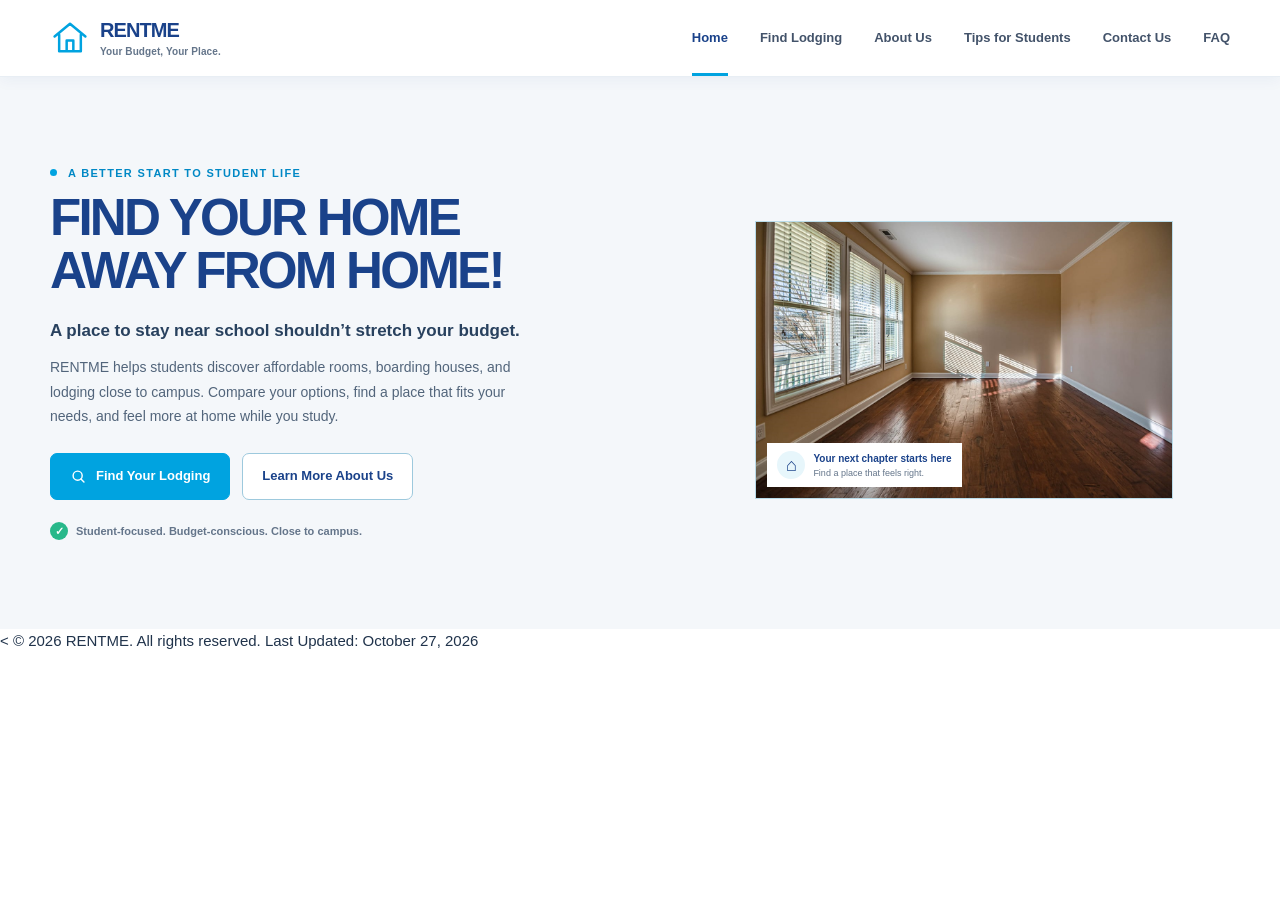
==== commit 87cff637: "Update index.html" ====
--- a/index.html
+++ b/index.html
@@ -22,13 +22,28 @@
                 </span>
             </a>
             <nav class="primary-nav" aria-label="Main navigation">
-                <a class="nav-link is-current" href="#home" aria-current="page">Home</a>
-                <a class="nav-link" href="findlodging.html">Find Lodging</a>
-                <a class="nav-link" href="#about">About Us</a>
-                <a class="nav-link" href="#tips">Tips for Students</a>
-                <a class="nav-link" href="#contact">Contact Us</a>
-                <a class="nav-link" href="#faq">FAQ</a>
-            </nav>
+    <a class="nav-link is-current" href="#home">Home</a>
+
+    <a class="nav-link" href="findlodging.html" target="_blank">
+        Find Lodging
+    </a>
+
+    <a class="nav-link" href="about.html" target="_blank">
+        About Us
+    </a>
+
+    <a class="nav-link" href="tips.html" target="_blank">
+        Tips for Students
+    </a>
+
+    <a class="nav-link" href="contact.html" target="_blank">
+        Contact Us
+    </a>
+
+    <a class="nav-link" href="faq.html" target="_blank">
+        FAQ
+    </a>
+</nav>
         </div>
     </header>
 
@@ -58,7 +73,7 @@
                 </div>
                 <div class="hero-visual">
                     <img
-                        src="homepage-room.webp"
+                        src="homepage-room.png"
                         alt="Bright bedroom with a bed, window, and natural light"
                         fetchpriority="high"
                     >
@@ -73,206 +88,12 @@
             </div>
         </section>
 
-        <!-- RENTME features and benefits -->
-        <section class="features section-band" id="find-lodging" aria-labelledby="features-title">
-            <div class="section-container">
-                <header class="section-heading">
-                    <p class="eyebrow">A simpler way to settle in</p>
-                    <h2 id="features-title">HOW RENTME HELPS YOU</h2>
-                    <p>Everything you need to make your student housing search feel easier.</p>
-                </header>
-                <div class="feature-grid">
-                    <article class="feature-item">
-                        <span class="feature-icon icon-green" aria-hidden="true">
-                            <svg viewBox="0 0 48 48">
-                                <rect x="7" y="13" width="34" height="25" rx="5" />
-                                <path d="M7 20h34M14 13v-3h19v3M29 28h7" />
-                                <circle cx="25" cy="28" r="2" />
-                            </svg>
-                        </span>
-                        <h3>Affordable Options</h3>
-                        <p>Explore places that work with your budget and student life.</p>
-                    </article>
-                    <article class="feature-item">
-                        <span class="feature-icon icon-blue" aria-hidden="true">
-                            <svg viewBox="0 0 48 48">
-                                <path d="M38 20c0 10-14 22-14 22S10 30 10 20a14 14 0 1 1 28 0Z" />
-                                <circle cx="24" cy="20" r="4.5" />
-                            </svg>
-                        </span>
-                        <h3>Near Your School</h3>
-                        <p>Find convenient places close to campus and daily essentials.</p>
-                    </article>
-                    <article class="feature-item">
-                        <span class="feature-icon icon-purple" aria-hidden="true">
-                            <svg viewBox="0 0 48 48">
-                                <circle cx="21" cy="21" r="13" />
-                                <path d="m31 31 10 10M16 21h10M21 16v10" />
-                            </svg>
-                        </span>
-                        <h3>Easy Searching</h3>
-                        <p>Browse lodging choices in one place and narrow your search.</p>
-                    </article>
-                    <article class="feature-item">
-                        <span class="feature-icon icon-orange" aria-hidden="true">
-                            <svg viewBox="0 0 48 48">
-                                <path d="m5 17 19-9 19 9-19 9-19-9Z" />
-                                <path d="M13 21v10c6 6 16 6 22 0V21M43 18v13" />
-                                <circle cx="43" cy="34" r="2" />
-                            </svg>
-                        </span>
-                        <h3>Student-Friendly</h3>
-                        <p>Helpful guidance designed around the needs of students.</p>
-                    </article>
-                </div>
-            </div>
-        </section>
-        <!-- Student lodging checklist -->
-        <section class="tips-section" id="tips" aria-labelledby="tips-title">
-            <div class="section-container tips-layout">
-                <div class="tips-intro">
-                    <div class="notebook-art" aria-hidden="true">
-                        <svg viewBox="0 0 210 220">
-                            <path class="notebook-shadow" d="m35 36 123-18 25 153-123 20z" />
-                            <path class="notebook-paper" d="m27 30 123-18 25 153-123 20z" />
-                            <path class="notebook-border" d="m27 30 123-18 25 153-123 20z" />
-                            <path class="notebook-lines" d="m43 63 84-12M47 89l85-13M51 115l74-11M55 141l59-9" />
-                            <text x="88" y="77" text-anchor="middle">Good Tips</text>
-                            <text x="91" y="103" text-anchor="middle">for Students</text>
-                            <path class="doodle" d="M25 168c-8 9-10 18-5 24m150-10 17 8-8 17m-156-156L12 42M157 22l13-10" />
-                            <path class="doodle-fill" d="m178 68 4 9 10 1-7 7 2 10-9-5-8 5 2-10-7-7 10-1z" />
-                        </svg>
-                    </div>
-                    <p class="eyebrow">A little planning goes a long way</p>
-                    <h2 id="tips-title">TIPS FOR FINDING<br>THE RIGHT LODGING</h2>
-                    <p>Use this quick checklist to make a confident choice.</p>
-                </div>
-                <div class="steps-grid">
-                    <article class="step-card">
-                        <span class="step-number step-blue">1</span>
-                        <h3>Set Your Budget</h3>
-                        <p>Plan a monthly amount that leaves room for food, transport, and school expenses.</p>
-                    </article>
-                    <article class="step-card">
-                        <span class="step-number step-green">2</span>
-                        <h3>Choose a Convenient Location</h3>
-                        <p>Look near your school to save time and keep transportation costs down.</p>
-                    </article>
-                    <article class="step-card">
-                        <span class="step-number step-purple">3</span>
-                        <h3>Check the Facilities</h3>
-                        <p>Ask about utilities, internet, safety, and which amenities are included.</p>
-                    </article>
-                    <article class="step-card">
-                        <span class="step-number step-orange">4</span>
-                        <h3>Visit Before Renting</h3>
-                        <p>Inspect the room and review the rental terms before sending any payment.</p>
-                    </article>
-                </div>
-            </div>
-        </section>
 
-        <!-- About RENTME -->
-        <section class="about-section section-band" id="about" aria-labelledby="about-title">
-            <div class="section-container about-layout">
-                <a class="about-brand" href="#home" aria-label="RENTME home">
-                    <svg class="about-house" viewBox="0 0 100 82" aria-hidden="true">
-                        <path d="m8 39 42-32 42 32M19 32v42h62V32M40 74V49h20v25M67 17h12v10" />
-                    </svg>
-                    <strong>RENTME</strong>
-                    <span>Your Budget, Your Place.</span>
-                </a>
-                <div class="about-copy">
-                    <p class="eyebrow">A place to feel at home</p>
-                    <h2 id="about-title">ABOUT RENTME</h2>
-                    <p>RENTME is a student-focused service that makes finding a safe, comfortable place to stay near school less stressful. We bring affordable lodging, boarding houses, and rooms into one easy starting point.</p>
-                    <p>We believe every student deserves a place where they can rest, study, and feel welcome—without losing sight of their budget.</p>
-                </div>
-                <div class="purpose-cards">
-                    <article class="purpose-card">
-                        <span class="purpose-icon" aria-hidden="true">
-                            <svg viewBox="0 0 32 32">
-                                <circle cx="14" cy="14" r="9" />
-                                <circle cx="14" cy="14" r="4" />
-                                <path d="m21 21 7 7" />
-                            </svg>
-                        </span>
-                        <div>
-                            <h3>Our Mission</h3>
-                            <p>To help students find affordable lodging that fits their needs.</p>
-                        </div>
-                    </article>
-                    <article class="purpose-card">
-                        <span class="purpose-icon" aria-hidden="true">
-                            <svg viewBox="0 0 32 32">
-                                <circle cx="14" cy="14" r="9" />
-                                <circle cx="14" cy="14" r="4" />
-                                <path d="m21 21 7 7" />
-                            </svg>
-                        </span>
-                        <div>
-                            <h3>Our Vision</h3>
-                            <p>To become a trusted platform for the student housing search.</p>
-                        </div>
-                    </article>
-                </div>
-            </div>
-        </section>
-    </main>
-
-    <footer class="site-footer" id="contact">
-        <div class="section-container footer-content">
-            <section class="contact-block" aria-labelledby="contact-title">
-                <h2 id="contact-title">CONTACT US</h2>
-                <p class="footer-intro">We are here to help with your student lodging questions.</p>
-                <a class="contact-line" href="mailto:rentme.info@gmail.com">
-                    <svg viewBox="0 0 24 24" aria-hidden="true">
-                        <rect x="3" y="5" width="18" height="14" rx="2" />
-                        <path d="m4 7 8 6 8-6" />
-                    </svg>
-                    <span>rentme.info@gmail.com</span>
-                </a>
-                <p class="contact-line">
-                    <svg viewBox="0 0 24 24" aria-hidden="true">
-                        <path d="M5 18v-1a7 7 0 0 1 14 0v1M8 11V8a4 4 0 0 1 8 0v3M5 17h3v4H6a2 2 0 0 1-2-2v-1a1 1 0 0 1 1-1Zm14 0h-3v4h2a2 2 0 0 0 2-2v-1a1 1 0 0 0-1-1Z" />
-                    </svg>
-                    <span>Student lodging assistance</span>
-                </p>
-                <p class="contact-line">
-                    <svg viewBox="0 0 24 24" aria-hidden="true">
-                        <path d="M20 10c0 5-8 12-8 12S4 15 4 10a8 8 0 1 1 16 0Z" />
-                        <circle cx="12" cy="10" r="2.5" />
-                    </svg>
-                    <span>Near schools and universities</span>
-                </p>
-            </section>
-            <section class="faq-block" id="faq" aria-labelledby="faq-title">
-                <h2 id="faq-title">FAQ</h2>
-                <details>
-                    <summary>How do I choose the right place?</summary>
-                    <p>Compare your budget, location, facilities, and rental terms. Visit the property before making a decision.</p>
-                </details>
-                <details>
-                    <summary>Are prices and availability guaranteed?</summary>
-                    <p>No. Confirm current prices, availability, and property details directly with the owner.</p>
-                </details>
-                <details>
-                    <summary>What should I check before paying?</summary>
-                    <p>Review the rental agreement, included costs, and property conditions, and verify the owner before sending payment.</p>
-                </details>
-            </section>
-            <section class="privacy-block" aria-labelledby="privacy-title">
-                <h2 id="privacy-title">PRIVACY DISCLAIMER</h2>
-                <p>RENTME respects the privacy of its users. Any personal information shared with us should be handled responsibly and used only for its intended purpose. Please verify property details, availability, and rental agreements directly with the owner before making a payment.</p>
-                <p class="terms-note"><strong>Please note:</strong> RENTME helps students discover lodging options. Rental prices, availability, and property conditions are provided by property owners and should be confirmed before you commit.</p>
-            </section>
-        </div>
-        <div class="footer-bottom">
-            <div class="section-container">
+    <
                 <span>© 2026 RENTME. All rights reserved.</span>
                 <span>Last Updated: October 27, 2026</span>
             </div>
         </div>
     </footer>
 </body>
-</html>+</html>
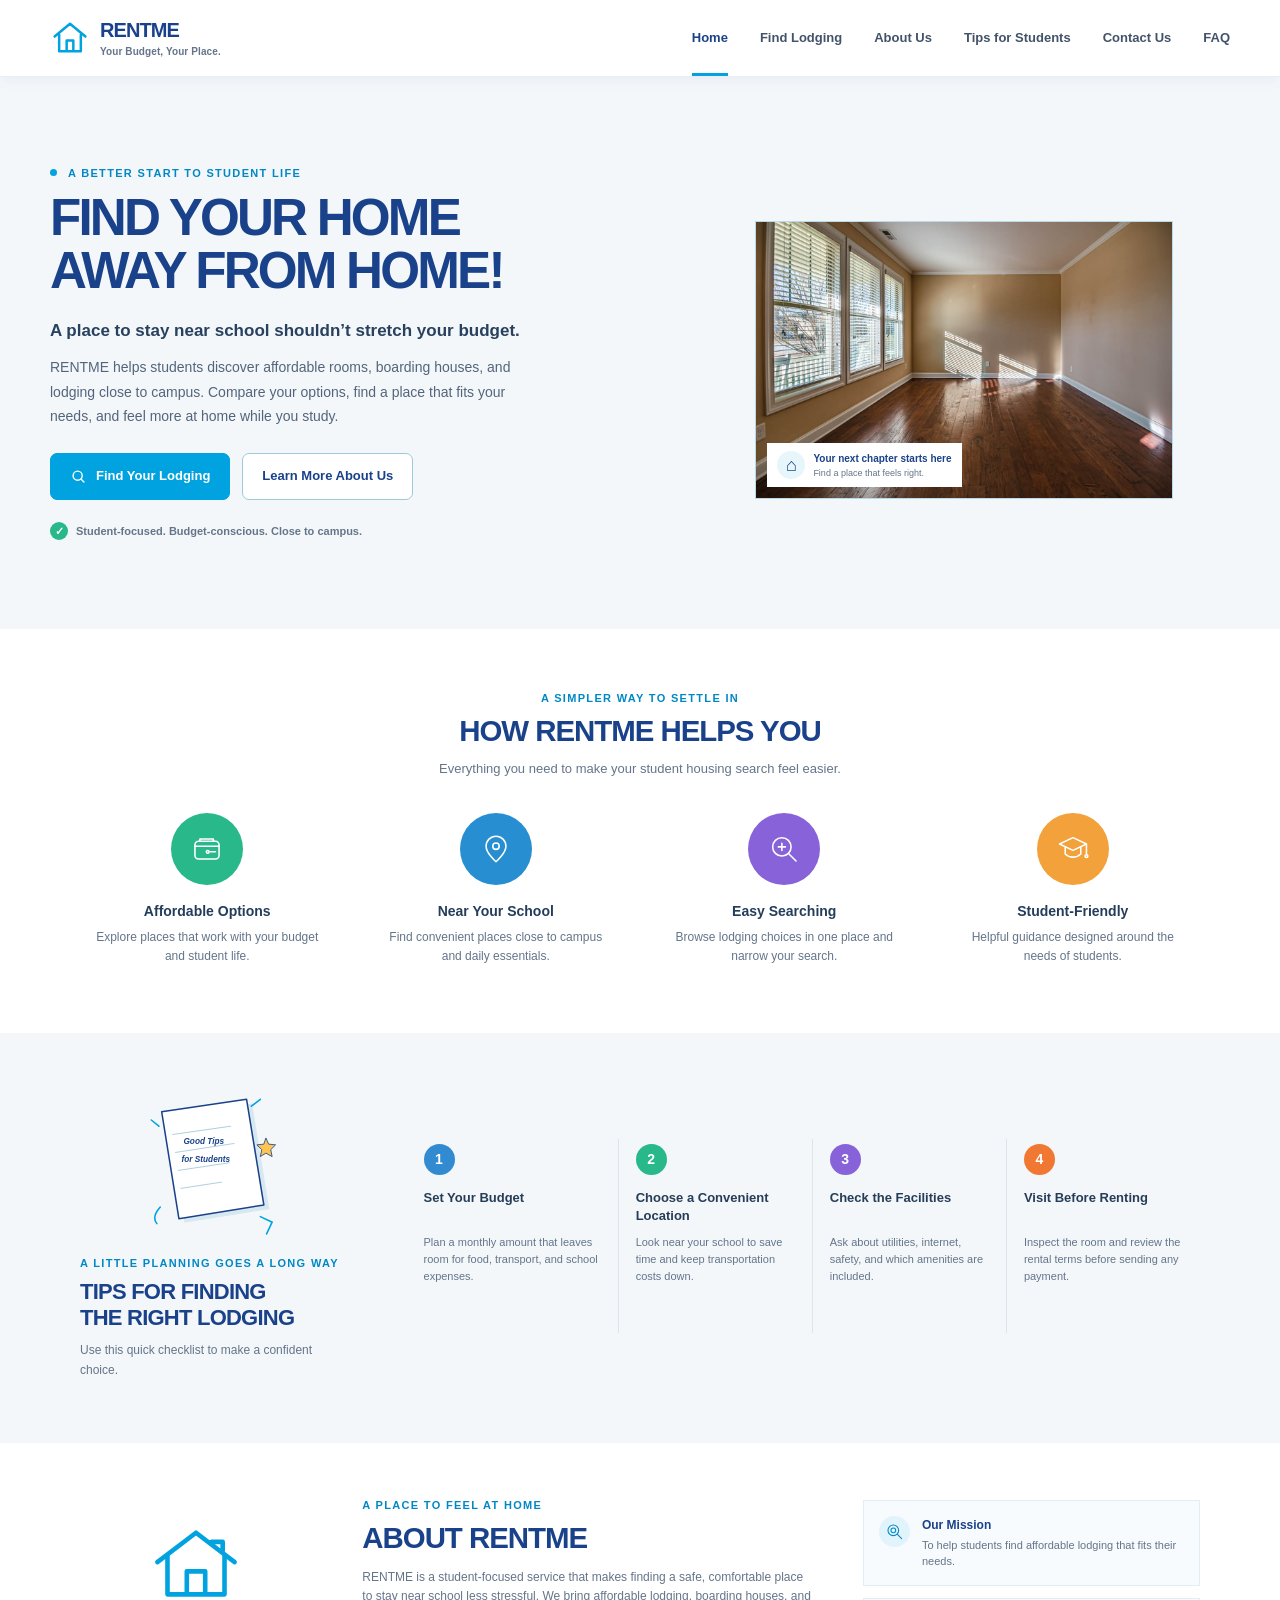
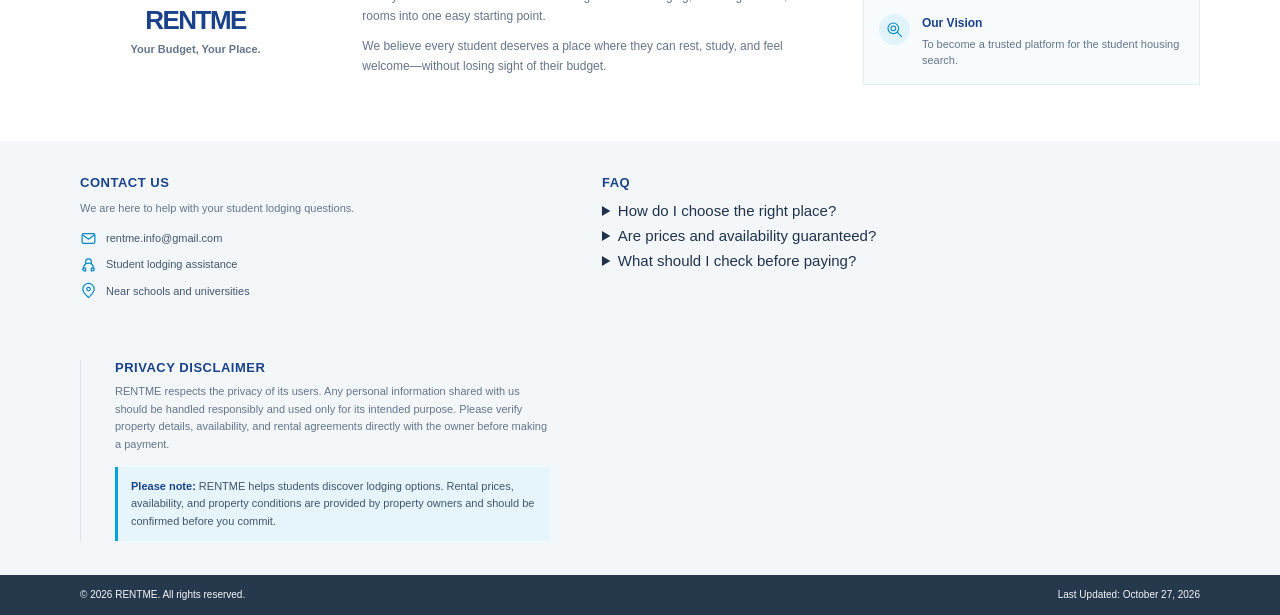
==== commit 749f0d5f: "Update index.html" ====
--- a/index.html
+++ b/index.html
@@ -22,28 +22,13 @@
                 </span>
             </a>
             <nav class="primary-nav" aria-label="Main navigation">
-    <a class="nav-link is-current" href="#home">Home</a>
-
-    <a class="nav-link" href="findlodging.html" target="_blank">
-        Find Lodging
-    </a>
-
-    <a class="nav-link" href="about.html" target="_blank">
-        About Us
-    </a>
-
-    <a class="nav-link" href="tips.html" target="_blank">
-        Tips for Students
-    </a>
-
-    <a class="nav-link" href="contact.html" target="_blank">
-        Contact Us
-    </a>
-
-    <a class="nav-link" href="faq.html" target="_blank">
-        FAQ
-    </a>
-</nav>
+                <a class="nav-link is-current" href="#home" aria-current="page">Home</a>
+                <a class="nav-link" href="findlodging.html">Find Lodging</a>
+                <a class="nav-link" href="#about">About Us</a>
+                <a class="nav-link" href="#tips">Tips for Students</a>
+                <a class="nav-link" href="#contact">Contact Us</a>
+                <a class="nav-link" href="#faq">FAQ</a>
+            </nav>
         </div>
     </header>
 
@@ -88,8 +73,202 @@
             </div>
         </section>
 
-
-    <
+        <!-- RENTME features and benefits -->
+        <section class="features section-band" id="find-lodging" aria-labelledby="features-title">
+            <div class="section-container">
+                <header class="section-heading">
+                    <p class="eyebrow">A simpler way to settle in</p>
+                    <h2 id="features-title">HOW RENTME HELPS YOU</h2>
+                    <p>Everything you need to make your student housing search feel easier.</p>
+                </header>
+                <div class="feature-grid">
+                    <article class="feature-item">
+                        <span class="feature-icon icon-green" aria-hidden="true">
+                            <svg viewBox="0 0 48 48">
+                                <rect x="7" y="13" width="34" height="25" rx="5" />
+                                <path d="M7 20h34M14 13v-3h19v3M29 28h7" />
+                                <circle cx="25" cy="28" r="2" />
+                            </svg>
+                        </span>
+                        <h3>Affordable Options</h3>
+                        <p>Explore places that work with your budget and student life.</p>
+                    </article>
+                    <article class="feature-item">
+                        <span class="feature-icon icon-blue" aria-hidden="true">
+                            <svg viewBox="0 0 48 48">
+                                <path d="M38 20c0 10-14 22-14 22S10 30 10 20a14 14 0 1 1 28 0Z" />
+                                <circle cx="24" cy="20" r="4.5" />
+                            </svg>
+                        </span>
+                        <h3>Near Your School</h3>
+                        <p>Find convenient places close to campus and daily essentials.</p>
+                    </article>
+                    <article class="feature-item">
+                        <span class="feature-icon icon-purple" aria-hidden="true">
+                            <svg viewBox="0 0 48 48">
+                                <circle cx="21" cy="21" r="13" />
+                                <path d="m31 31 10 10M16 21h10M21 16v10" />
+                            </svg>
+                        </span>
+                        <h3>Easy Searching</h3>
+                        <p>Browse lodging choices in one place and narrow your search.</p>
+                    </article>
+                    <article class="feature-item">
+                        <span class="feature-icon icon-orange" aria-hidden="true">
+                            <svg viewBox="0 0 48 48">
+                                <path d="m5 17 19-9 19 9-19 9-19-9Z" />
+                                <path d="M13 21v10c6 6 16 6 22 0V21M43 18v13" />
+                                <circle cx="43" cy="34" r="2" />
+                            </svg>
+                        </span>
+                        <h3>Student-Friendly</h3>
+                        <p>Helpful guidance designed around the needs of students.</p>
+                    </article>
+                </div>
+            </div>
+        </section>
+        <!-- Student lodging checklist -->
+        <section class="tips-section" id="tips" aria-labelledby="tips-title">
+            <div class="section-container tips-layout">
+                <div class="tips-intro">
+                    <div class="notebook-art" aria-hidden="true">
+                        <svg viewBox="0 0 210 220">
+                            <path class="notebook-shadow" d="m35 36 123-18 25 153-123 20z" />
+                            <path class="notebook-paper" d="m27 30 123-18 25 153-123 20z" />
+                            <path class="notebook-border" d="m27 30 123-18 25 153-123 20z" />
+                            <path class="notebook-lines" d="m43 63 84-12M47 89l85-13M51 115l74-11M55 141l59-9" />
+                            <text x="88" y="77" text-anchor="middle">Good Tips</text>
+                            <text x="91" y="103" text-anchor="middle">for Students</text>
+                            <path class="doodle" d="M25 168c-8 9-10 18-5 24m150-10 17 8-8 17m-156-156L12 42M157 22l13-10" />
+                            <path class="doodle-fill" d="m178 68 4 9 10 1-7 7 2 10-9-5-8 5 2-10-7-7 10-1z" />
+                        </svg>
+                    </div>
+                    <p class="eyebrow">A little planning goes a long way</p>
+                    <h2 id="tips-title">TIPS FOR FINDING<br>THE RIGHT LODGING</h2>
+                    <p>Use this quick checklist to make a confident choice.</p>
+                </div>
+                <div class="steps-grid">
+                    <article class="step-card">
+                        <span class="step-number step-blue">1</span>
+                        <h3>Set Your Budget</h3>
+                        <p>Plan a monthly amount that leaves room for food, transport, and school expenses.</p>
+                    </article>
+                    <article class="step-card">
+                        <span class="step-number step-green">2</span>
+                        <h3>Choose a Convenient Location</h3>
+                        <p>Look near your school to save time and keep transportation costs down.</p>
+                    </article>
+                    <article class="step-card">
+                        <span class="step-number step-purple">3</span>
+                        <h3>Check the Facilities</h3>
+                        <p>Ask about utilities, internet, safety, and which amenities are included.</p>
+                    </article>
+                    <article class="step-card">
+                        <span class="step-number step-orange">4</span>
+                        <h3>Visit Before Renting</h3>
+                        <p>Inspect the room and review the rental terms before sending any payment.</p>
+                    </article>
+                </div>
+            </div>
+        </section>
+
+        <!-- About RENTME -->
+        <section class="about-section section-band" id="about" aria-labelledby="about-title">
+            <div class="section-container about-layout">
+                <a class="about-brand" href="#home" aria-label="RENTME home">
+                    <svg class="about-house" viewBox="0 0 100 82" aria-hidden="true">
+                        <path d="m8 39 42-32 42 32M19 32v42h62V32M40 74V49h20v25M67 17h12v10" />
+                    </svg>
+                    <strong>RENTME</strong>
+                    <span>Your Budget, Your Place.</span>
+                </a>
+                <div class="about-copy">
+                    <p class="eyebrow">A place to feel at home</p>
+                    <h2 id="about-title">ABOUT RENTME</h2>
+                    <p>RENTME is a student-focused service that makes finding a safe, comfortable place to stay near school less stressful. We bring affordable lodging, boarding houses, and rooms into one easy starting point.</p>
+                    <p>We believe every student deserves a place where they can rest, study, and feel welcome—without losing sight of their budget.</p>
+                </div>
+                <div class="purpose-cards">
+                    <article class="purpose-card">
+                        <span class="purpose-icon" aria-hidden="true">
+                            <svg viewBox="0 0 32 32">
+                                <circle cx="14" cy="14" r="9" />
+                                <circle cx="14" cy="14" r="4" />
+                                <path d="m21 21 7 7" />
+                            </svg>
+                        </span>
+                        <div>
+                            <h3>Our Mission</h3>
+                            <p>To help students find affordable lodging that fits their needs.</p>
+                        </div>
+                    </article>
+                    <article class="purpose-card">
+                        <span class="purpose-icon" aria-hidden="true">
+                            <svg viewBox="0 0 32 32">
+                                <circle cx="14" cy="14" r="9" />
+                                <circle cx="14" cy="14" r="4" />
+                                <path d="m21 21 7 7" />
+                            </svg>
+                        </span>
+                        <div>
+                            <h3>Our Vision</h3>
+                            <p>To become a trusted platform for the student housing search.</p>
+                        </div>
+                    </article>
+                </div>
+            </div>
+        </section>
+    </main>
+
+    <footer class="site-footer" id="contact">
+        <div class="section-container footer-content">
+            <section class="contact-block" aria-labelledby="contact-title">
+                <h2 id="contact-title">CONTACT US</h2>
+                <p class="footer-intro">We are here to help with your student lodging questions.</p>
+                <a class="contact-line" href="mailto:rentme.info@gmail.com">
+                    <svg viewBox="0 0 24 24" aria-hidden="true">
+                        <rect x="3" y="5" width="18" height="14" rx="2" />
+                        <path d="m4 7 8 6 8-6" />
+                    </svg>
+                    <span>rentme.info@gmail.com</span>
+                </a>
+                <p class="contact-line">
+                    <svg viewBox="0 0 24 24" aria-hidden="true">
+                        <path d="M5 18v-1a7 7 0 0 1 14 0v1M8 11V8a4 4 0 0 1 8 0v3M5 17h3v4H6a2 2 0 0 1-2-2v-1a1 1 0 0 1 1-1Zm14 0h-3v4h2a2 2 0 0 0 2-2v-1a1 1 0 0 0-1-1Z" />
+                    </svg>
+                    <span>Student lodging assistance</span>
+                </p>
+                <p class="contact-line">
+                    <svg viewBox="0 0 24 24" aria-hidden="true">
+                        <path d="M20 10c0 5-8 12-8 12S4 15 4 10a8 8 0 1 1 16 0Z" />
+                        <circle cx="12" cy="10" r="2.5" />
+                    </svg>
+                    <span>Near schools and universities</span>
+                </p>
+            </section>
+            <section class="faq-block" id="faq" aria-labelledby="faq-title">
+                <h2 id="faq-title">FAQ</h2>
+                <details>
+                    <summary>How do I choose the right place?</summary>
+                    <p>Compare your budget, location, facilities, and rental terms. Visit the property before making a decision.</p>
+                </details>
+                <details>
+                    <summary>Are prices and availability guaranteed?</summary>
+                    <p>No. Confirm current prices, availability, and property details directly with the owner.</p>
+                </details>
+                <details>
+                    <summary>What should I check before paying?</summary>
+                    <p>Review the rental agreement, included costs, and property conditions, and verify the owner before sending payment.</p>
+                </details>
+            </section>
+            <section class="privacy-block" aria-labelledby="privacy-title">
+                <h2 id="privacy-title">PRIVACY DISCLAIMER</h2>
+                <p>RENTME respects the privacy of its users. Any personal information shared with us should be handled responsibly and used only for its intended purpose. Please verify property details, availability, and rental agreements directly with the owner before making a payment.</p>
+                <p class="terms-note"><strong>Please note:</strong> RENTME helps students discover lodging options. Rental prices, availability, and property conditions are provided by property owners and should be confirmed before you commit.</p>
+            </section>
+        </div>
+        <div class="footer-bottom">
+            <div class="section-container">
                 <span>© 2026 RENTME. All rights reserved.</span>
                 <span>Last Updated: October 27, 2026</span>
             </div>
